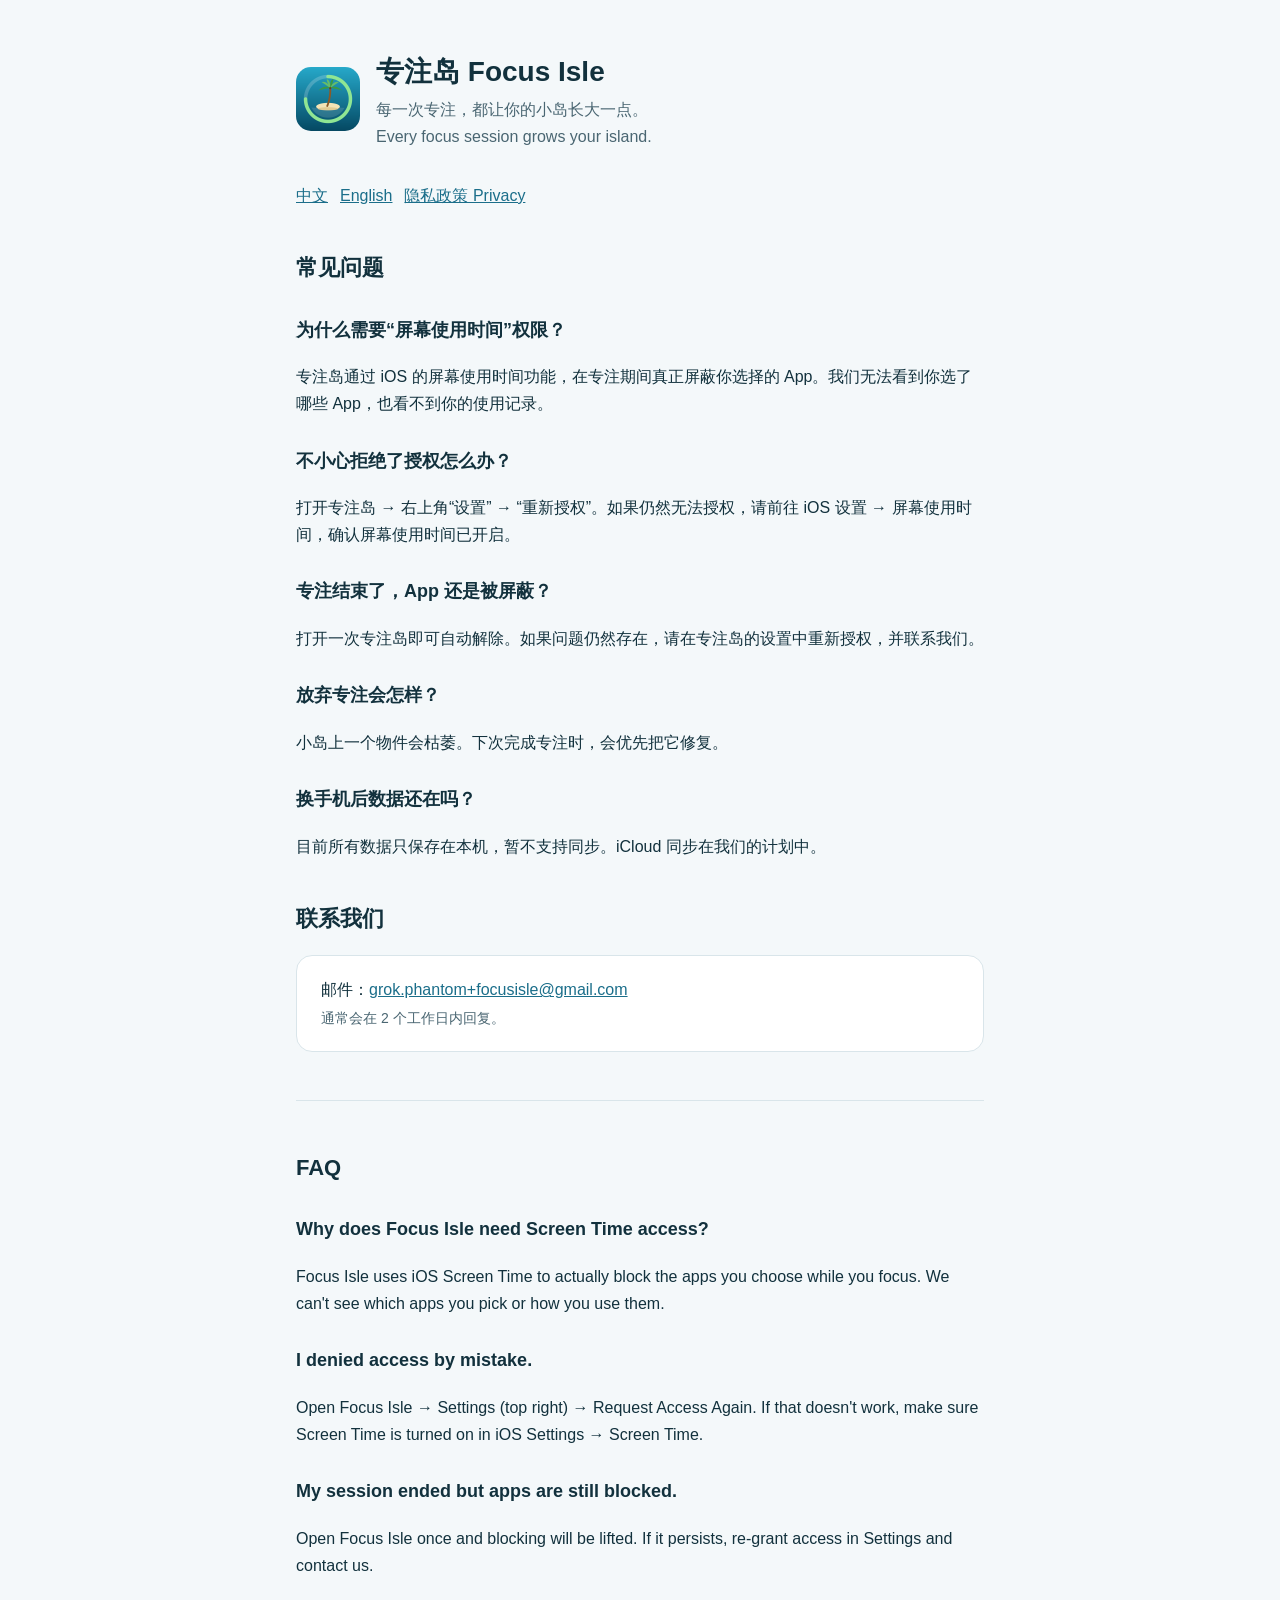
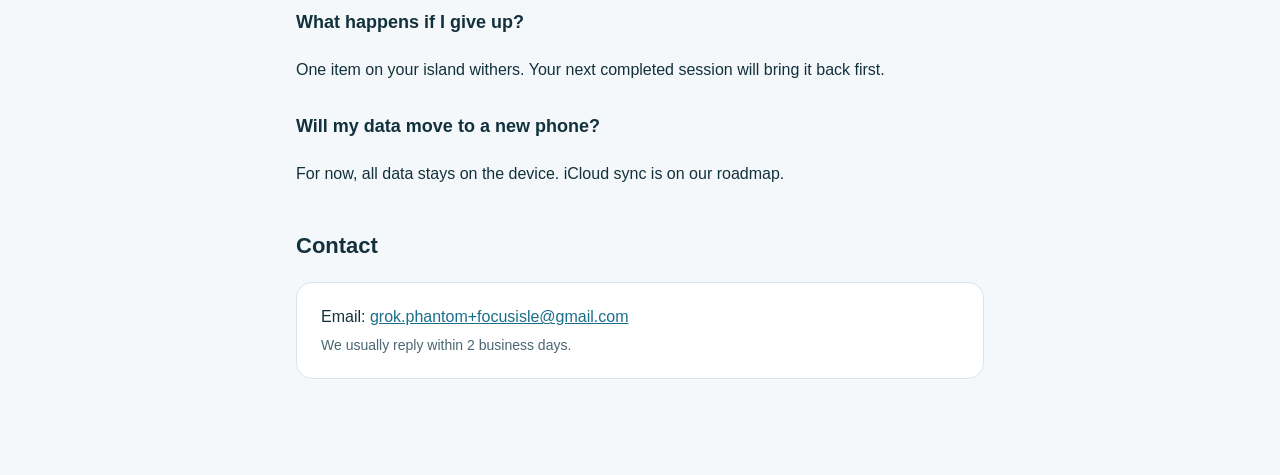
==== index.html @ 30bddd3f "Update site from focus-isle@853de75" ====
<!doctype html>
<html lang="zh-Hans">
<head>
  <meta charset="utf-8">
  <meta name="viewport" content="width=device-width, initial-scale=1">
  <title>专注岛 Focus Isle — 技术支持 Support</title>
  <link rel="stylesheet" href="style.css">
</head>
<body>
<main>
  <header>
    <img src="icon.png" alt="">
    <div>
      <h1>专注岛 Focus Isle</h1>
      <p>每一次专注，都让你的小岛长大一点。<br><span lang="en">Every focus session grows your island.</span></p>
    </div>
  </header>
  <nav class="lang"><a href="#zh">中文</a><a href="#en">English</a><a href="privacy.html">隐私政策 Privacy</a></nav>

  <section id="zh">
    <h2>常见问题</h2>

    <h3>为什么需要“屏幕使用时间”权限？</h3>
    <p>专注岛通过 iOS 的屏幕使用时间功能，在专注期间真正屏蔽你选择的 App。我们无法看到你选了哪些 App，也看不到你的使用记录。</p>

    <h3>不小心拒绝了授权怎么办？</h3>
    <p>打开专注岛 → 右上角“设置” → “重新授权”。如果仍然无法授权，请前往 iOS 设置 → 屏幕使用时间，确认屏幕使用时间已开启。</p>

    <h3>专注结束了，App 还是被屏蔽？</h3>
    <p>打开一次专注岛即可自动解除。如果问题仍然存在，请在专注岛的设置中重新授权，并联系我们。</p>

    <h3>放弃专注会怎样？</h3>
    <p>小岛上一个物件会枯萎。下次完成专注时，会优先把它修复。</p>

    <h3>换手机后数据还在吗？</h3>
    <p>目前所有数据只保存在本机，暂不支持同步。iCloud 同步在我们的计划中。</p>

    <h2>联系我们</h2>
    <div class="card">邮件：<a href="mailto:grok.phantom+focusisle@gmail.com">grok.phantom+focusisle@gmail.com</a><br><span class="muted">通常会在 2 个工作日内回复。</span></div>
  </section>

  <hr>

  <section id="en" lang="en">
    <h2>FAQ</h2>

    <h3>Why does Focus Isle need Screen Time access?</h3>
    <p>Focus Isle uses iOS Screen Time to actually block the apps you choose while you focus. We can't see which apps you pick or how you use them.</p>

    <h3>I denied access by mistake.</h3>
    <p>Open Focus Isle → Settings (top right) → Request Access Again. If that doesn't work, make sure Screen Time is turned on in iOS Settings → Screen Time.</p>

    <h3>My session ended but apps are still blocked.</h3>
    <p>Open Focus Isle once and blocking will be lifted. If it persists, re-grant access in Settings and contact us.</p>

    <h3>What happens if I give up?</h3>
    <p>One item on your island withers. Your next completed session will bring it back first.</p>

    <h3>Will my data move to a new phone?</h3>
    <p>For now, all data stays on the device. iCloud sync is on our roadmap.</p>

    <h2>Contact</h2>
    <div class="card">Email: <a href="mailto:grok.phantom+focusisle@gmail.com">grok.phantom+focusisle@gmail.com</a><br><span class="muted">We usually reply within 2 business days.</span></div>
  </section>
</main>
</body>
</html>
---- style.css ----
:root {
  --bg: #f4f8fa;
  --fg: #12313d;
  --muted: #4a6672;
  --card: #ffffff;
  --accent: #1b6e8a;
  --line: #d9e5ea;
}
@media (prefers-color-scheme: dark) {
  :root {
    --bg: #06212e;
    --fg: #e8f3f7;
    --muted: #a8c2cc;
    --card: #0e3a4d;
    --accent: #5bd0ec;
    --line: #1b4b5e;
  }
}
* { box-sizing: border-box; }
body {
  margin: 0;
  background: var(--bg);
  color: var(--fg);
  font: 16px/1.7 -apple-system, BlinkMacSystemFont, "SF Pro Rounded", "PingFang SC", sans-serif;
}
main { max-width: 720px; margin: 0 auto; padding: 48px 16px 80px; }
header { display: flex; align-items: center; gap: 16px; margin-bottom: 32px; }
header img { width: 64px; height: 64px; border-radius: 15px; }
header h1 { margin: 0; font-size: 28px; }
header p { margin: 0; color: var(--muted); }
h2 { margin-top: 40px; font-size: 22px; }
h3 { margin-top: 28px; font-size: 18px; }
a { color: var(--accent); }
.card { background: var(--card); border: 1px solid var(--line); border-radius: 16px; padding: 20px 24px; margin: 16px 0; }
.lang { display: flex; gap: 12px; margin-bottom: 24px; }
.muted { color: var(--muted); font-size: 14px; }
hr { border: none; border-top: 1px solid var(--line); margin: 48px 0; }
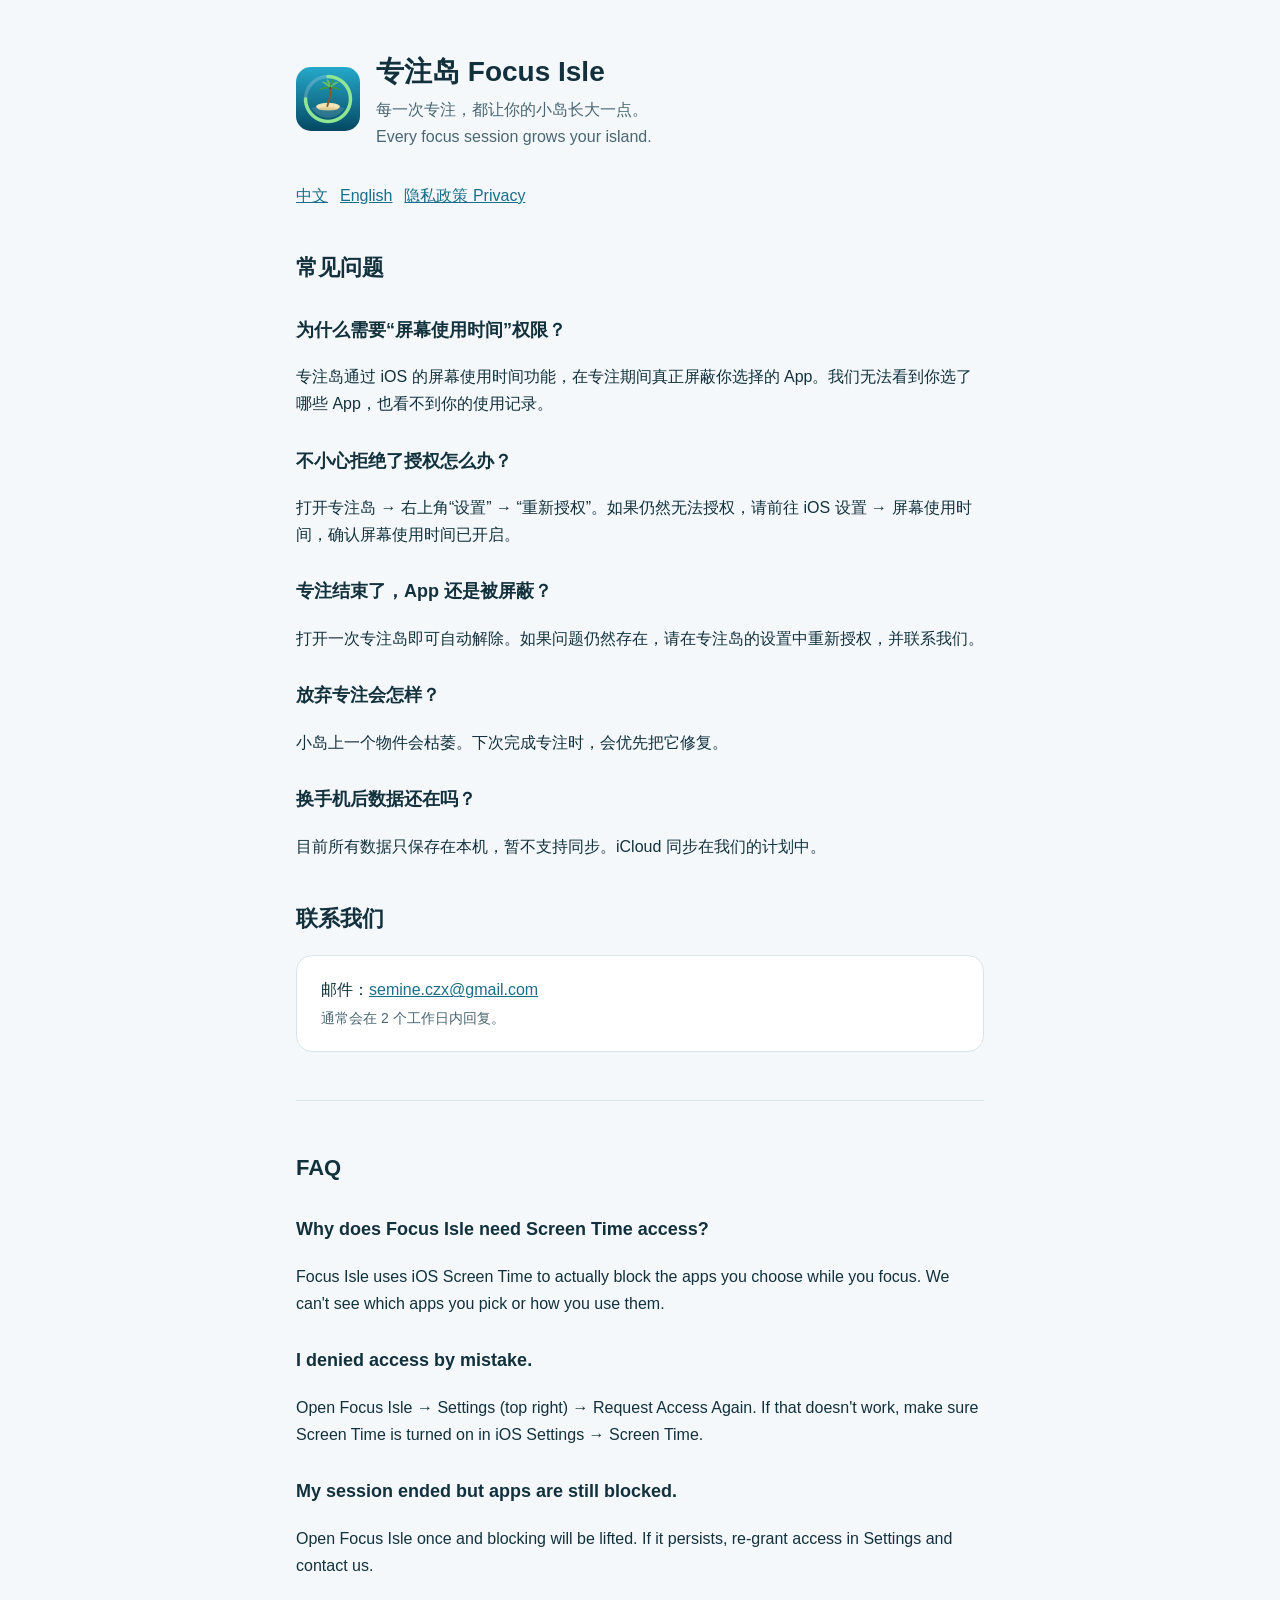
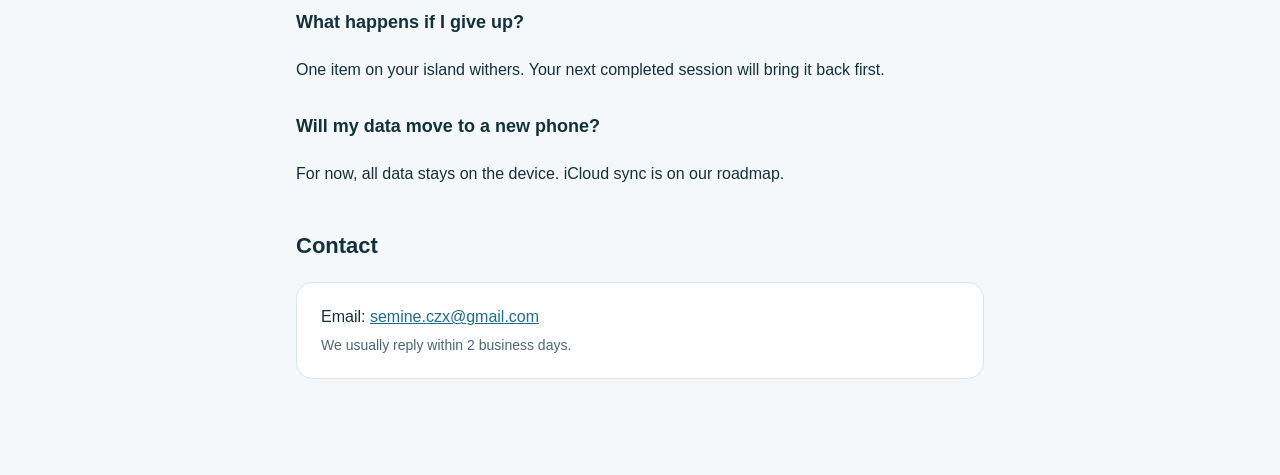
==== commit 1df99dd6: "Update site from focus-isle@39e8831" ====
--- a/index.html
+++ b/index.html
@@ -36,7 +36,7 @@
     <p>目前所有数据只保存在本机，暂不支持同步。iCloud 同步在我们的计划中。</p>
 
     <h2>联系我们</h2>
-    <div class="card">邮件：<a href="mailto:grok.phantom+focusisle@gmail.com">grok.phantom+focusisle@gmail.com</a><br><span class="muted">通常会在 2 个工作日内回复。</span></div>
+    <div class="card">邮件：<a href="mailto:semine.czx@gmail.com">semine.czx@gmail.com</a><br><span class="muted">通常会在 2 个工作日内回复。</span></div>
   </section>
 
   <hr>
@@ -60,7 +60,7 @@
     <p>For now, all data stays on the device. iCloud sync is on our roadmap.</p>
 
     <h2>Contact</h2>
-    <div class="card">Email: <a href="mailto:grok.phantom+focusisle@gmail.com">grok.phantom+focusisle@gmail.com</a><br><span class="muted">We usually reply within 2 business days.</span></div>
+    <div class="card">Email: <a href="mailto:semine.czx@gmail.com">semine.czx@gmail.com</a><br><span class="muted">We usually reply within 2 business days.</span></div>
   </section>
 </main>
 </body>
